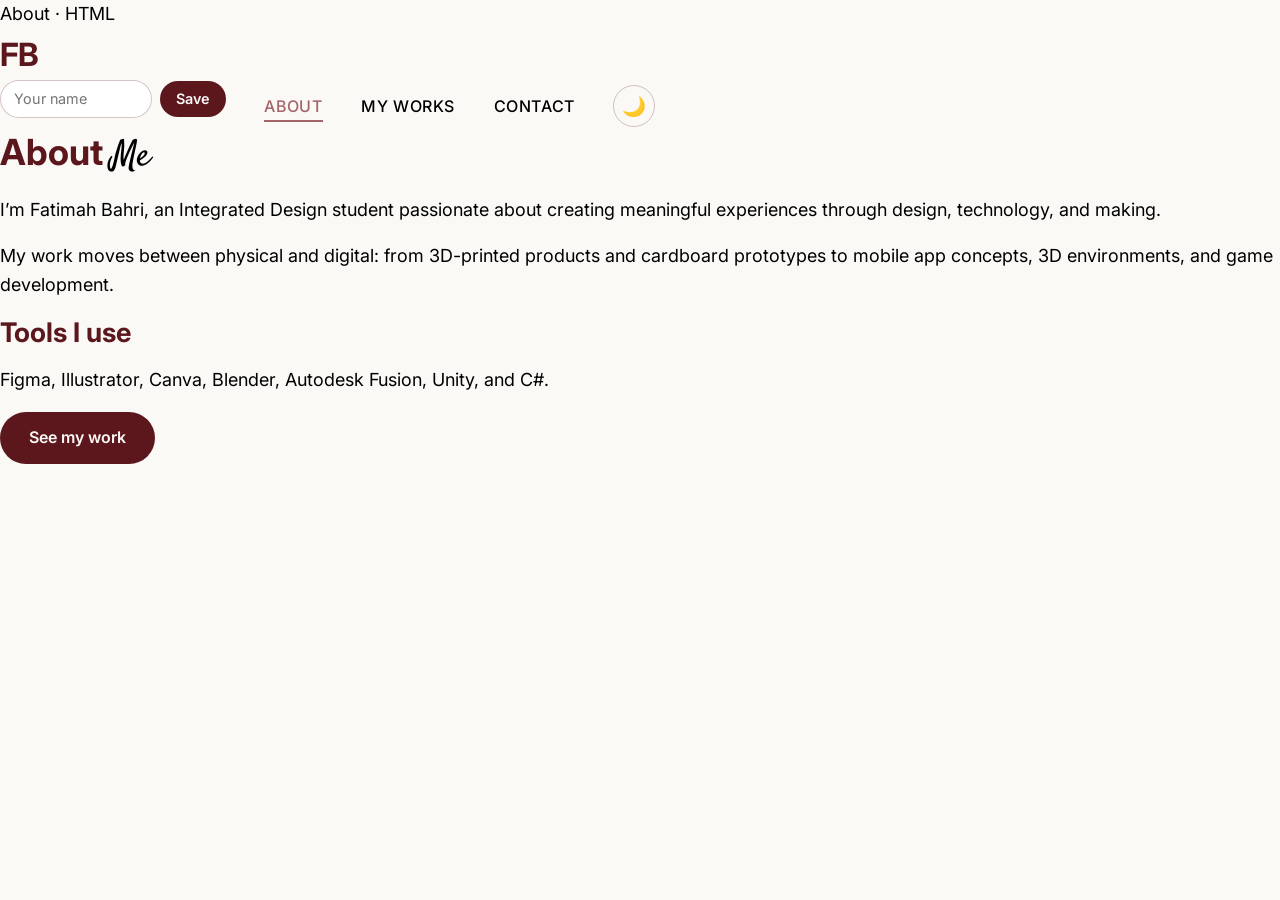
==== about.html @ c1ced10e "Update About page and homepage" ====
About · HTML
<!DOCTYPE html>
<html lang="en">
<head>
  <meta charset="UTF-8">
  <meta name="viewport" content="width=device-width, initial-scale=1">
  <title>About | Fatimah Bahri</title>
  <meta name="description" content="About Fatimah Bahri, an Integrated Design student working across product design, UX/UI, and 3D.">
 
  <!-- Apply the saved theme BEFORE the page paints (prevents a white flash) -->
  <script>
    (function () {
      var saved = null;
      try { saved = JSON.parse(localStorage.getItem("fb:theme")); } catch (e) {}
      var prefersDark = window.matchMedia("(prefers-color-scheme: dark)").matches;
      document.documentElement.dataset.theme = saved || (prefersDark ? "dark" : "light");
    })();
  </script>
 
  <link rel="preconnect" href="https://fonts.googleapis.com">
  <link rel="preconnect" href="https://fonts.gstatic.com" crossorigin>
  <link href="https://fonts.googleapis.com/css2?family=Inter:wght@400;500;600;700&family=Satisfy&display=swap" rel="stylesheet">
 
  <link rel="stylesheet" href="css/base.css">
  <link rel="stylesheet" href="css/components.css">
  <link rel="stylesheet" href="css/pages.css">
</head>
<body>
  <site-header></site-header>
 
  <main class="page">
    <h1 class="page-title">About <span class="script">Me</span></h1>
 
    <div class="about-text">
      <!-- TODO: personalise this text in your own words -->
      <p>
        I’m Fatimah Bahri, an Integrated Design student passionate about creating
        meaningful experiences through design, technology, and making.
      </p>
      <p>
        My work moves between physical and digital: from 3D-printed products and
        cardboard prototypes to mobile app concepts, 3D environments, and game
        development.
      </p>
 
      <h2>Tools I use</h2>
      <p>Figma, Illustrator, Canva, Blender, Autodesk Fusion, Unity, and C#.</p>
 
      <a class="btn" href="projects.html">See my work</a>
    </div>
  </main>
 
  <site-footer></site-footer>
 
  <script src="js/state.js"></script>
  <script src="js/components/site-header.js"></script>
  <script src="js/components/site-footer.js"></script>
  <script src="js/main.js"></script>
  <script src="js/api.js"></script>
</body>
</html>
---- css/base.css ----
/* ==========================================================
   base.css — design tokens, light/dark themes, reset, typography
   ========================================================== */

:root {
  /* Brand colors */
  --bg: #faf9f6;
  --text: #000000;
  --accent: #5c171d;          /* headings, logo, buttons */
  --accent-hover: #a66369;    /* hover state for buttons */
  --btn-bg: #5c171d;
  --btn-text: #faf9f6;
  --line: rgba(92, 23, 29, 0.25);
  --surface: #ffffff;

  /* Typography */
  --font-body: "Inter", system-ui, -apple-system, "Segoe UI", sans-serif;
  --font-script: "Satisfy", "Brush Script MT", cursive;

  /* Layout */
  --nav-height: 80px;
  --page-width: 1200px;
  --radius: 24px;

  color-scheme: light;
}

/* Dark theme: applied when <html data-theme="dark"> */
:root[data-theme="dark"] {
  --bg: #161112;
  --text: #faf9f6;
  --accent: #e3a5ab;          /* lighter tint of the brand red for contrast */
  --accent-hover: #a66369;
  --btn-bg: #a66369;
  --btn-text: #140e0f;
  --line: rgba(227, 165, 171, 0.3);
  --surface: #211a1b;

  color-scheme: dark;
}

/* ---------- Reset ---------- */
*,
*::before,
*::after {
  box-sizing: border-box;
}

html {
  scroll-behavior: smooth;
}

body {
  margin: 0;
  background: var(--bg);
  color: var(--text);
  font-family: var(--font-body);
  font-size: 1.125rem;
  line-height: 1.6;
  transition: background-color 0.3s ease, color 0.3s ease;
}

img {
  display: block;
  max-width: 100%;
  height: auto;
}

a {
  color: inherit;
}

/* Offset anchor jumps so the sticky navbar does not cover the section */
section[id] {
  scroll-margin-top: calc(var(--nav-height) + 10px);
}

/* ---------- Typography ---------- */
h1,
h2,
h3 {
  margin: 0;
  color: var(--accent);
  font-weight: 700;          /* Inter Bold for headings */
  line-height: 1.1;
}

/* Satisfy (regular) is used for the handwritten accent words */
.script {
  font-family: var(--font-script);
  font-weight: 400;
  color: var(--text);
}

/* ---------- Accessibility ---------- */
:focus-visible {
  outline: 3px solid var(--accent-hover);
  outline-offset: 3px;
}

.visually-hidden {
  position: absolute;
  width: 1px;
  height: 1px;
  overflow: hidden;
  clip: rect(0 0 0 0);
  white-space: nowrap;
}

@media (prefers-reduced-motion: reduce) {
  html {
    scroll-behavior: auto;
  }

  *,
  *::before,
  *::after {
    transition-duration: 0.01ms !important;
    animation-duration: 0.01ms !important;
  }
}
---- css/components.css ----
nts · CSS
/* ==========================================================
   components.css — reusable UI pieces (navbar, buttons, greeting)
   ========================================================== */
 
/* ---------- Navbar ---------- */
.navbar {
  position: sticky;
  top: 0;
  z-index: 100;
  display: flex;
  align-items: center;
  justify-content: space-between;
  gap: 1.5rem;
  min-height: var(--nav-height);
  padding: 0 clamp(1rem, 4vw, 3.5rem);
  background: var(--bg);
  border-bottom: 1px solid var(--line);
  transition: background-color 0.3s ease;
}
 
.logo {
  color: var(--accent);
  font-size: 2rem;
  font-weight: 700;
  text-decoration: none;
  letter-spacing: -0.02em;
  transition: transform 0.25s ease;
}
 
.logo:hover {
  transform: scale(1.08) rotate(-3deg);
}
 
.nav-right {
  display: flex;
  align-items: center;
  gap: clamp(1rem, 3vw, 2.5rem);
}
 
.nav-links {
  display: flex;
  gap: clamp(1rem, 3vw, 3rem);
  margin: 0;
  padding: 0;
  list-style: none;
}
 
/* Link with an underline that grows from the left on hover */
.nav-links a {
  position: relative;
  padding: 0.25rem 0;
  font-size: 1rem;
  font-weight: 500;
  letter-spacing: 0.04em;
  text-transform: uppercase;
  text-decoration: none;
  transition: color 0.2s ease;
}
 
.nav-links a::after {
  content: "";
  position: absolute;
  left: 0;
  right: 0;
  bottom: -2px;
  height: 2px;
  background: var(--accent-hover);
  transform: scaleX(0);
  transform-origin: left;
  transition: transform 0.3s ease;
}
 
.nav-links a:hover,
.nav-links a[aria-current="page"] {
  color: var(--accent-hover);
}
 
.nav-links a:hover::after,
.nav-links a[aria-current="page"]::after {
  transform: scaleX(1);
}
 
/* ---------- Theme toggle ---------- */
.theme-toggle {
  display: grid;
  place-items: center;
  width: 42px;
  height: 42px;
  padding: 0;
  color: var(--accent);
  font-size: 1.2rem;
  background: transparent;
  border: 1.5px solid var(--line);
  border-radius: 50%;
  cursor: pointer;
  transition: background-color 0.2s ease, transform 0.25s ease;
}
 
.theme-toggle:hover {
  background: var(--accent-hover);
  color: var(--btn-text);
  transform: rotate(20deg);
}
 
/* ---------- Buttons ---------- */
.btn {
  display: inline-block;
  padding: 0.8rem 1.8rem;
  color: var(--btn-text);
  font: inherit;
  font-size: 1rem;
  font-weight: 600;
  text-decoration: none;
  background: var(--btn-bg);
  border: 0;
  border-radius: 999px;
  cursor: pointer;
  transition: background-color 0.25s ease, transform 0.25s ease;
}
 
.btn:hover {
  background: var(--accent-hover);
  transform: translateY(-2px);
}
 
.btn:disabled {
  opacity: 0.5;
  cursor: not-allowed;
  transform: none;
}
 
/* ---------- Visitor greeting (lives inside the navbar) ---------- */
.visitor {
  display: flex;
  align-items: center;
  gap: 0.5rem;
  font-size: 0.95rem;
}
 
.visitor input {
  width: 9.5rem;
  padding: 0.4rem 0.8rem;
  color: var(--text);
  font: inherit;
  font-size: 0.9rem;
  background: var(--surface);
  border: 1.5px solid var(--line);
  border-radius: 999px;
}
 
.visitor .btn {
  padding: 0.4rem 1rem;
  font-size: 0.9rem;
}
 
.link-btn {
  padding: 0;
  color: var(--accent);
  font: inherit;
  font-size: 0.85rem;
  text-decoration: underline;
  background: none;
  border: 0;
  cursor: pointer;
}
 
.link-btn:hover {
  color: var(--accent-hover);
}
 
/* ---------- Responsive navbar ---------- */
@media (max-width: 860px) {
  .navbar {
    flex-wrap: wrap;
    padding-block: 0.75rem;
  }
 
  .nav-right {
    flex-wrap: wrap;
    width: 100%;
    justify-content: space-between;
  }
}
---- css/pages.css ----
Pages · CSS
/* ==========================================================
   pages.css — page/section specific styles
   Sections: hero, selected projects (add contact, about,
   projects as you build them)
   ========================================================== */
 
/* ---------- Hero ---------- */
.hero {
  display: grid;
  grid-template-columns: 1fr 1.2fr;
  align-items: center;
  gap: clamp(2rem, 5vw, 5rem);
  max-width: var(--page-width);
  min-height: calc(100vh - var(--nav-height));
  margin: 0 auto;
  padding: 3rem clamp(1rem, 4vw, 3.5rem);
}
 
.hero-greeting {
  margin: 0;
  font-size: clamp(1.5rem, 3vw, 2rem);
  font-weight: 500;
}
 
.hero-title {
  display: flex;
  flex-direction: column;
  margin: 0.5rem 0 2rem;
  font-size: clamp(3.5rem, 9vw, 6.5rem);
}
 
/* "Bahri" sits lower and to the right, like a signature */
.hero-title .script {
  align-self: flex-end;
  margin-top: -0.1em;
  font-size: 1.1em;
}
 
.hero-intro {
  max-width: 28ch;
  margin: 0;
  font-size: clamp(1.1rem, 2vw, 1.4rem);
}
 
/* Hero visual: three stacked layers (scene, hedgehog, robot).
   Each layer reacts to hover/focus: the image moves and its own
   tag fades in. Adjust the % values to match your Figma layout. */
.hero-visual {
  position: relative;
  aspect-ratio: 10 / 7;
}
 
.hero-item {
  position: absolute;
  cursor: pointer;
}
 
.hero-item img {
  width: 100%;
  height: auto;
  transition: transform 0.5s cubic-bezier(0.2, 0.8, 0.2, 1);
}
 
.hero-scene {
  top: 0;
  left: 0;
  width: 98%;
  z-index: 1;
}
 
.hero-scene img {
  border-radius: var(--radius);
}
 
.hero-hedgehog {
  bottom: 0;
  left: -1%;
  width: 33%;
  z-index: 2;
}
 
.hero-robot {
  right: 0;
  bottom: 0;
  width: 32%;
  z-index: 2;
}
 
/* Hover / keyboard focus: raise the layer, move the image */
.hero-item:hover,
.hero-item:focus-visible {
  z-index: 3;
}
 
.hero-scene:hover img,
.hero-scene:focus-visible img {
  transform: scale(1.02);
}
 
.hero-hedgehog:hover img,
.hero-hedgehog:focus-visible img {
  transform: translateX(14px) rotate(4deg);
}
 
/* Robot pivots from the top, like a swing */
.hero-robot img {
  transform-origin: 50% 8%;
}
 
.hero-robot:hover img,
.hero-robot:focus-visible img {
  transform: rotate(-6deg);
}
 
/* Tag: hidden until its layer is hovered or focused */
.hero-tag {
  position: absolute;
  padding: 0.7rem 1.1rem;
  color: #faf9f6;
  font-size: 0.95rem;
  line-height: 1.3;
  white-space: nowrap;
  background: #5c171d;
  border-radius: 12px;
  opacity: 0;
  transform: translateY(6px);
  transition: opacity 0.3s ease, transform 0.3s ease;
  pointer-events: none;
}
 
.hero-item:hover .hero-tag,
.hero-item:focus-visible .hero-tag {
  opacity: 1;
  transform: translateY(0);
}
 
/* Tag positions (as in the Figma hover states) */
.hero-scene .hero-tag {
  top: 1.5rem;
  left: 1.5rem;
}
 
.hero-hedgehog .hero-tag {
  bottom: 4%;
  left: 12%;
}
 
.hero-robot .hero-tag {
  right: 0;
  bottom: 6%;
}
 
@media (max-width: 860px) {
  .hero {
    grid-template-columns: 1fr;
    min-height: auto;
  }
 
  .hero-visual {
    order: -1;
  }
}
 
/* ---------- Selected projects ---------- */
.work {
  max-width: var(--page-width);
  margin: 0 auto;
  padding: 4rem clamp(1rem, 4vw, 3.5rem);
}
 
.work-title {
  margin-bottom: 2rem;
  font-size: clamp(2rem, 5vw, 3rem);
}
 
.work-title .script {
  color: var(--accent);
}
 
.card-grid {
  display: grid;
  grid-template-columns: repeat(auto-fit, minmax(260px, 1fr));
  gap: 1.5rem;
  margin: 0;
  padding: 0;
  list-style: none;
}
 
.card {
  display: flex;
  flex-direction: column;
  height: 100%;
  padding: 1rem;
  text-decoration: none;
  background: var(--surface);
  border: 1px solid var(--line);
  border-radius: var(--radius);
  transition: transform 0.3s ease, border-color 0.3s ease;
}
 
.card:hover {
  border-color: var(--accent-hover);
  transform: translateY(-4px);
}
 
/* Image zooms inside a fixed frame on hover */
.card-media {
  aspect-ratio: 8 / 5;
  overflow: hidden;
  border-radius: 14px;
}
 
.card-media img {
  width: 100%;
  height: 100%;
  object-fit: cover;
  transition: transform 0.5s ease;
}
 
.card:hover .card-media img {
  transform: scale(1.06);
}
 
.card-body {
  display: flex;
  flex-direction: column;
  gap: 0.35rem;
  padding: 1rem 0.25rem 0.25rem;
}
 
.card-body h3 {
  font-size: 1.35rem;
}
 
.card-body p {
  margin: 0;
  font-size: 1rem;
}
 
.card-body .card-meta {
  font-size: 0.85rem;
  opacity: 0.75;
}
 
.card-meta span {
  margin-right: 0.5rem;
  font-weight: 600;
}
 
.work-cta {
  display: flex;
  justify-content: flex-end;
  margin-top: 2.5rem;
}
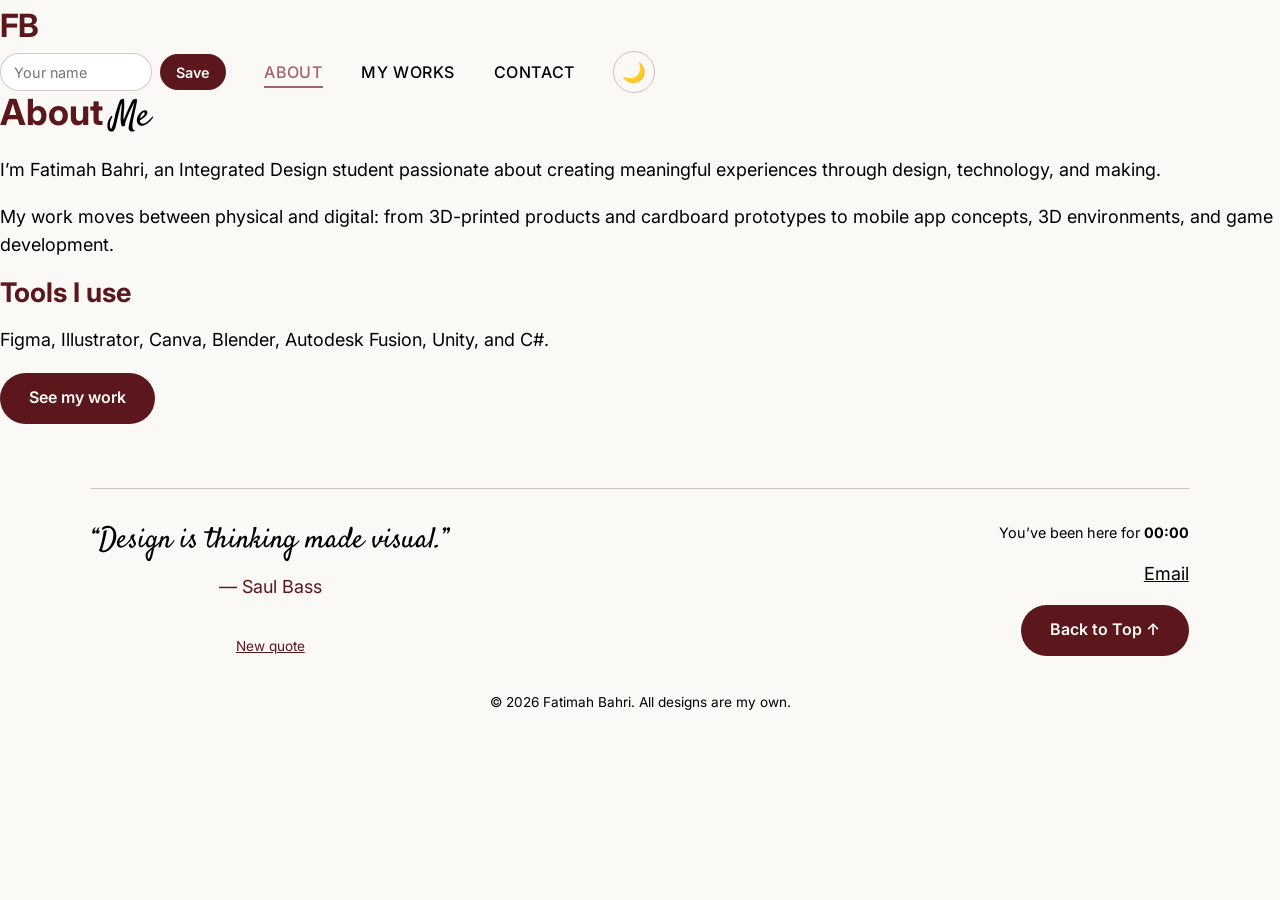
==== commit a32bbd3e: "Add project summary" ====
--- a/about.html
+++ b/about.html
@@ -1,4 +1,3 @@
-About · HTML
 <!DOCTYPE html>
 <html lang="en">
 <head>
--- a/css/components.css
+++ b/css/components.css
@@ -181,4 +181,103 @@
     width: 100%;
     justify-content: space-between;
   }
+}
+
+
+@media (max-width: 860px) {
+  .navbar {
+    flex-wrap: wrap;
+    padding-block: 0.75rem;
+  }
+
+  .nav-right {
+    flex-wrap: wrap;
+    width: 100%;
+    justify-content: space-between;
+  }
+
+  .footer-inner {
+    flex-direction: column;
+    align-items: center;
+    text-align: center;
+  }
+}
+/* ---------- Shared Footer ---------- */
+
+.footer {
+  max-width: var(--page-width);
+  margin: 0 auto;
+  padding: 4rem clamp(1rem, 4vw, 3.5rem) 1.5rem;
+}
+
+.footer-inner {
+  display: flex;
+  align-items: flex-start;
+  justify-content: space-between;
+  gap: 3rem;
+  padding-top: 2rem;
+  border-top: 1px solid var(--line);
+}
+
+.footer-quote {
+  max-width: 520px;
+  margin: 0;
+  text-align: center;
+}
+
+#quote-text {
+  margin: 0;
+  color: var(--text);
+  font-family: var(--font-script);
+  font-size: 1.8rem;
+  line-height: 1.4;
+}
+
+.quote-author {
+  margin-top: 0.75rem;
+  color: var(--accent);
+}
+
+#quote-refresh {
+  margin-top: 1rem;
+}
+
+#quote-refresh:hover {
+  background: var(--accent-hover);
+  color: var(--btn-text);
+}
+
+.footer-meta {
+  display: flex;
+  flex-direction: column;
+  align-items: flex-end;
+  gap: 1rem;
+}
+
+.footer-meta p {
+  margin: 0;
+  font-size: 0.9rem;
+}
+
+.footer-links {
+  display: flex;
+  gap: 1.5rem;
+  margin: 0;
+  padding: 0;
+  list-style: none;
+}
+
+.footer-links a {
+  color: var(--text);
+  text-decoration: underline;
+}
+
+.footer-links a:hover {
+  color: var(--accent-hover);
+}
+
+.footer-copy {
+  margin: 2rem 0 0;
+  font-size: 0.85rem;
+  text-align: center;
 }
--- a/css/pages.css
+++ b/css/pages.css
@@ -8,13 +8,13 @@
 /* ---------- Hero ---------- */
 .hero {
   display: grid;
-  grid-template-columns: 1fr 1.2fr;
+  grid-template-columns: minmax(320px, 0.8fr) minmax(520px, 1.2fr);
   align-items: center;
-  gap: clamp(2rem, 5vw, 5rem);
+  gap: clamp(3rem, 6vw, 7rem);
   max-width: var(--page-width);
   min-height: calc(100vh - var(--nav-height));
   margin: 0 auto;
-  padding: 3rem clamp(1rem, 4vw, 3.5rem);
+  padding: 4rem clamp(2rem, 5vw, 4rem);
 }
  
 .hero-greeting {
@@ -24,17 +24,18 @@
 }
  
 .hero-title {
-  display: flex;
-  flex-direction: column;
+  display: block;
   margin: 0.5rem 0 2rem;
-  font-size: clamp(3.5rem, 9vw, 6.5rem);
-}
- 
-/* "Bahri" sits lower and to the right, like a signature */
+  font-size: clamp(3.5rem, 7vw, 6.5rem);
+  line-height: 0.95;
+}
+
 .hero-title .script {
-  align-self: flex-end;
-  margin-top: -0.1em;
-  font-size: 1.1em;
+  display: block;
+  margin-top: 0.25rem;
+  margin-left: clamp(4rem, 8vw, 8rem);
+  font-size: 1.05em;
+  white-space: nowrap;
 }
  
 .hero-intro {
@@ -43,115 +44,106 @@
   font-size: clamp(1.1rem, 2vw, 1.4rem);
 }
  
-/* Hero visual: three stacked layers (scene, hedgehog, robot).
-   Each layer reacts to hover/focus: the image moves and its own
-   tag fades in. Adjust the % values to match your Figma layout. */
+/* ---------- Hero image layers ---------- */
+
 .hero-visual {
   position: relative;
   aspect-ratio: 10 / 7;
-}
- 
+  overflow: visible;
+}
+
 .hero-item {
   position: absolute;
   cursor: pointer;
 }
- 
+
 .hero-item img {
+  display: block;
   width: 100%;
   height: auto;
   transition: transform 0.5s cubic-bezier(0.2, 0.8, 0.2, 1);
 }
- 
+
+/* Original image positions */
+
 .hero-scene {
   top: 0;
   left: 0;
-  width: 98%;
+  width: 77%;
   z-index: 1;
 }
- 
+
 .hero-scene img {
   border-radius: var(--radius);
 }
- 
+
 .hero-hedgehog {
   bottom: 0;
   left: -1%;
-  width: 33%;
+  width: 24%;
   z-index: 2;
 }
- 
+
 .hero-robot {
   right: 0;
   bottom: 0;
-  width: 32%;
+  width: 24%;
   z-index: 2;
 }
- 
-/* Hover / keyboard focus: raise the layer, move the image */
-.hero-item:hover,
-.hero-item:focus-visible {
-  z-index: 3;
-}
- 
+
+/* Hover: enlarge only the image */
+
 .hero-scene:hover img,
-.hero-scene:focus-visible img {
-  transform: scale(1.02);
-}
- 
+.hero-scene:focus-visible img,
 .hero-hedgehog:hover img,
-.hero-hedgehog:focus-visible img {
-  transform: translateX(14px) rotate(4deg);
-}
- 
-/* Robot pivots from the top, like a swing */
-.hero-robot img {
-  transform-origin: 50% 8%;
-}
- 
+.hero-hedgehog:focus-visible img,
 .hero-robot:hover img,
 .hero-robot:focus-visible img {
-  transform: rotate(-6deg);
-}
- 
-/* Tag: hidden until its layer is hovered or focused */
+  transform: scale(1.04);
+}
+
+/* Caption */
+
 .hero-tag {
   position: absolute;
+  z-index: 10;
   padding: 0.7rem 1.1rem;
   color: #faf9f6;
   font-size: 0.95rem;
   line-height: 1.3;
   white-space: nowrap;
-  background: #5c171d;
+  background: var(--accent);
   border-radius: 12px;
   opacity: 0;
   transform: translateY(6px);
   transition: opacity 0.3s ease, transform 0.3s ease;
   pointer-events: none;
 }
- 
+
 .hero-item:hover .hero-tag,
 .hero-item:focus-visible .hero-tag {
   opacity: 1;
   transform: translateY(0);
 }
- 
-/* Tag positions (as in the Figma hover states) */
+
+/* Caption positions */
+
 .hero-scene .hero-tag {
   top: 1.5rem;
   left: 1.5rem;
 }
- 
+
 .hero-hedgehog .hero-tag {
   bottom: 4%;
   left: 12%;
 }
- 
+
 .hero-robot .hero-tag {
   right: 0;
   bottom: 6%;
 }
  
-@media (max-width: 860px) {
+@media (max-width: 760px) {
   .hero {
     grid-template-columns: 1fr;
     min-height: auto;
@@ -160,96 +152,215 @@
   .hero-visual {
     order: -1;
   }
+    .hero-title .script {
+    margin-left: 4rem;
+  }
 }
  
 /* ---------- Selected projects ---------- */
+/* ==========================================================
+   Selected Projects
+   Aligns the heading, project cards, and CTA button.
+   The class names match the markup generated in home.js.
+   ========================================================== */
+
 .work {
   max-width: var(--page-width);
   margin: 0 auto;
-  padding: 4rem clamp(1rem, 4vw, 3.5rem);
-}
- 
+  padding: 5rem clamp(1rem, 4vw, 3.5rem) 7rem;
+}
+
 .work-title {
-  margin-bottom: 2rem;
+  margin: 0 0 2rem;
+  color: var(--accent);
   font-size: clamp(2rem, 5vw, 3rem);
-}
- 
+  line-height: 1.1;
+}
+
 .work-title .script {
   color: var(--accent);
-}
- 
+  font-family: "Satisfy", cursive;
+  font-weight: 400;
+}
+
+/* Three cards aligned in one row */
 .card-grid {
   display: grid;
-  grid-template-columns: repeat(auto-fit, minmax(260px, 1fr));
-  gap: 1.5rem;
+  grid-template-columns: repeat(3, 1fr);
+  gap: 1.25rem;
   margin: 0;
   padding: 0;
   list-style: none;
 }
- 
-.card {
-  display: flex;
-  flex-direction: column;
-  height: 100%;
-  padding: 1rem;
-  text-decoration: none;
+
+/* Complete project card */
+.project-card {
+  min-width: 0;
+  overflow: hidden;
   background: var(--surface);
   border: 1px solid var(--line);
   border-radius: var(--radius);
-  transition: transform 0.3s ease, border-color 0.3s ease;
-}
- 
-.card:hover {
+  transition:
+    transform 0.3s ease,
+    border-color 0.3s ease,
+    box-shadow 0.3s ease;
+}
+
+.project-card:hover {
   border-color: var(--accent-hover);
   transform: translateY(-4px);
-}
- 
-/* Image zooms inside a fixed frame on hover */
-.card-media {
-  aspect-ratio: 8 / 5;
-  overflow: hidden;
-  border-radius: 14px;
-}
- 
-.card-media img {
+  box-shadow: 0 0.75rem 1.5rem rgb(92 23 29 / 10%);
+}
+
+/* Makes the whole card clickable */
+.project-card-link {
+  display: block;
+  height: 100%;
+  color: inherit;
+  text-decoration: none;
+}
+
+/* Project image */
+.project-card-link img {
+  display: block;
   width: 100%;
-  height: 100%;
+  height: 11rem;
   object-fit: cover;
+  background: #e9e6e2;
   transition: transform 0.5s ease;
 }
- 
-.card:hover .card-media img {
+
+.project-card:hover .project-card-link img {
   transform: scale(1.06);
 }
- 
-.card-body {
-  display: flex;
-  flex-direction: column;
-  gap: 0.35rem;
-  padding: 1rem 0.25rem 0.25rem;
-}
- 
-.card-body h3 {
-  font-size: 1.35rem;
-}
- 
-.card-body p {
+
+/* Text inside the card */
+.project-card-content {
+  padding: 0.85rem 0.85rem 1rem;
+}
+
+.project-category {
+  margin: 0 0 0.4rem;
+  color: var(--accent);
+  font-size: 0.65rem;
+  line-height: 1.3;
+  text-transform: uppercase;
+  letter-spacing: 0.03em;
+}
+
+.project-card-content h3 {
+  margin: 0 0 0.5rem;
+  color: var(--accent);
+  font-size: 1.05rem;
+  line-height: 1.2;
+}
+
+.project-card-content p:last-child {
   margin: 0;
-  font-size: 1rem;
-}
- 
-.card-body .card-meta {
-  font-size: 0.85rem;
-  opacity: 0.75;
-}
- 
-.card-meta span {
-  margin-right: 0.5rem;
-  font-weight: 600;
-}
- 
+  color: var(--text);
+  font-size: 0.82rem;
+  line-height: 1.45;
+}
+
+/* Explore My Work button */
 .work-cta {
   display: flex;
   justify-content: flex-end;
-  margin-top: 2.5rem;
-}+  margin-top: 1.75rem;
+}
+
+/* Responsive layout */
+@media (max-width: 760px) {
+  .card-grid {
+    grid-template-columns: 1fr;
+  }
+
+  .project-card-link img {
+    height: 13rem;
+  }
+
+  .work-cta {
+    justify-content: flex-start;
+  }
+}
+
+/* ---------- Contact ---------- */
+
+.contact {
+  max-width: var(--page-width);
+  min-height: 100vh;
+  margin: 0 auto;
+  padding: 8rem clamp(2rem, 6vw, 4rem);
+}
+
+.contact-label {
+  margin-bottom: 7rem;
+  font-size: 1.25rem;
+  font-weight: 600;
+  letter-spacing: 0.08em;
+  text-transform: uppercase;
+}
+
+.contact-layout {
+  display: grid;
+  grid-template-columns: 1.5fr 0.8fr;
+  gap: clamp(4rem, 10vw, 10rem);
+  align-items: start;
+}
+
+.contact-title {
+  color: var(--text);
+  font-size: clamp(4rem, 8vw, 8rem);
+  line-height: 0.95;
+}
+
+.contact-title .script {
+  display: block;
+  color: var(--accent);
+  font-size: 1.05em;
+}
+
+.contact-description {
+  margin-top: 5rem;
+  font-size: clamp(1.1rem, 2vw, 1.5rem);
+}
+
+.contact-form {
+  display: flex;
+  flex-direction: column;
+  gap: 2rem;
+}
+
+.contact-form label {
+  display: flex;
+  flex-direction: column;
+  gap: 0.7rem;
+  color: var(--text);
+  font-size: 1rem;
+  font-weight: 500;
+  text-transform: uppercase;
+}
+
+.contact-form input,
+.contact-form textarea {
+  width: 100%;
+  padding: 0.8rem 0;
+  color: var(--text);
+  font: inherit;
+  background: transparent;
+  border: 0;
+  border-bottom: 2px solid var(--line);
+  outline: none;
+  resize: vertical;
+}
+
+.contact-form input:focus,
+.contact-form textarea:focus {
+  border-color: var(--accent);
+}
+
+.contact-form .btn {
+  align-self: flex-end;
+  min-width: 9rem;
+  margin-top: 2rem;
+}
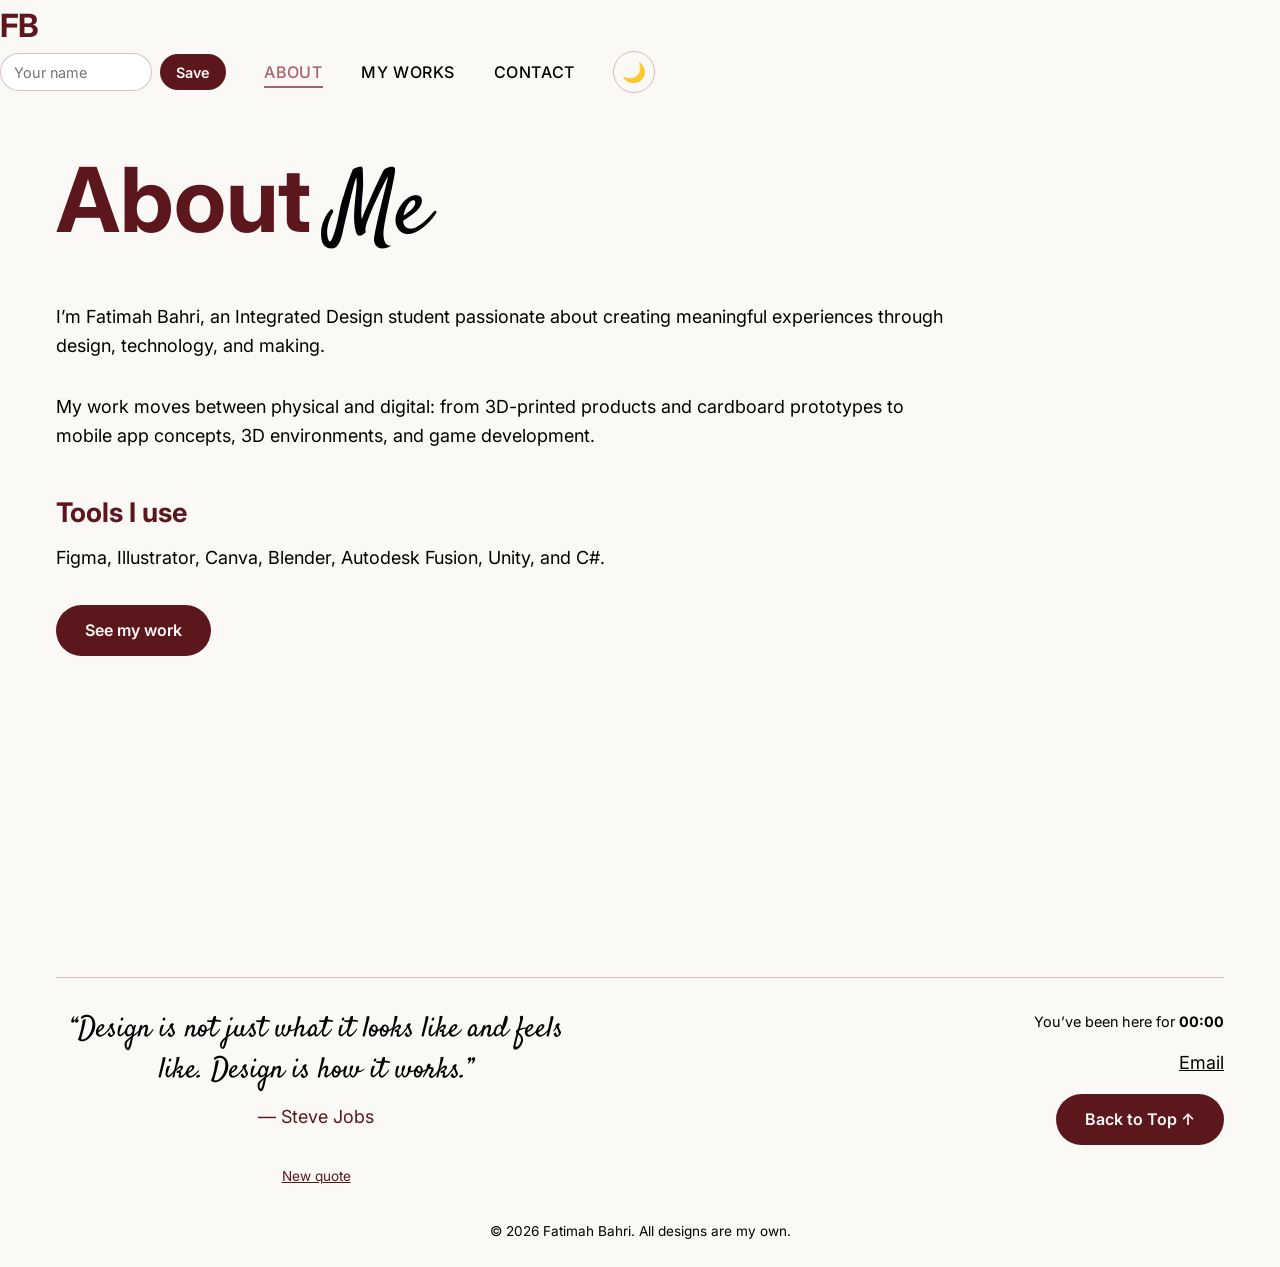
==== commit ee6552ec: "Ubdate html file" ====
--- a/about.html
+++ b/about.html
@@ -27,7 +27,7 @@
 <body>
   <site-header></site-header>
  
-  <main class="page">
+  <main class="about-page">
     <h1 class="page-title">About <span class="script">Me</span></h1>
  
     <div class="about-text">
--- a/css/components.css
+++ b/css/components.css
@@ -280,4 +280,10 @@
   margin: 2rem 0 0;
   font-size: 0.85rem;
   text-align: center;
+}
+.footer {
+  width: min(100% - 7rem, var(--page-width));
+  max-width: none;
+  margin-inline: auto;
+  padding-inline: 0;
 }
--- a/css/pages.css
+++ b/css/pages.css
@@ -1,28 +1,35 @@
-Pages · CSS
 /* ==========================================================
-   pages.css — page/section specific styles
-   Sections: hero, selected projects (add contact, about,
-   projects as you build them)
+   pages.css — page and section specific styles
    ========================================================== */
- 
+
+/* ---------- Shared page spacing ---------- */
+
+.hero,
+.work,
+.contact,
+.about-page,
+.projects-page {
+  width: min(100% - 7rem, var(--page-width));
+  margin-inline: auto;
+}
+
 /* ---------- Hero ---------- */
+
 .hero {
   display: grid;
   grid-template-columns: minmax(320px, 0.8fr) minmax(520px, 1.2fr);
   align-items: center;
   gap: clamp(3rem, 6vw, 7rem);
-  max-width: var(--page-width);
   min-height: calc(100vh - var(--nav-height));
-  margin: 0 auto;
-  padding: 4rem clamp(2rem, 5vw, 4rem);
-}
- 
+  padding-block: 4rem;
+}
+
 .hero-greeting {
   margin: 0;
   font-size: clamp(1.5rem, 3vw, 2rem);
   font-weight: 500;
 }
- 
+
 .hero-title {
   display: block;
   margin: 0.5rem 0 2rem;
@@ -37,14 +44,14 @@
   font-size: 1.05em;
   white-space: nowrap;
 }
- 
+
 .hero-intro {
   max-width: 28ch;
   margin: 0;
   font-size: clamp(1.1rem, 2vw, 1.4rem);
 }
- 
-/* ---------- Hero image layers ---------- */
+
+/* ---------- Hero images ---------- */
 
 .hero-visual {
   position: relative;
@@ -61,10 +68,8 @@
   display: block;
   width: 100%;
   height: auto;
-  transition: transform 0.5s cubic-bezier(0.2, 0.8, 0.2, 1);
-}
-
-/* Original image positions */
+  transition: transform 0.4s ease;
+}
 
 .hero-scene {
   top: 0;
@@ -90,8 +95,6 @@
   width: 24%;
   z-index: 2;
 }
-
-/* Hover: enlarge only the image */
 
 .hero-scene:hover img,
 .hero-scene:focus-visible img,
@@ -99,10 +102,10 @@
 .hero-hedgehog:focus-visible img,
 .hero-robot:hover img,
 .hero-robot:focus-visible img {
-  transform: scale(1.04);
-}
-
-/* Caption */
+  transform: scale(1.02);
+}
+
+/* ---------- Hero captions ---------- */
 
 .hero-tag {
   position: absolute;
@@ -126,8 +129,6 @@
   transform: translateY(0);
 }
 
-/* Caption positions */
-
 .hero-scene .hero-tag {
   top: 1.5rem;
   left: 1.5rem;
@@ -142,32 +143,19 @@
   right: 0;
   bottom: 6%;
 }
- 
-@media (max-width: 760px) {
-  .hero {
-    grid-template-columns: 1fr;
-    min-height: auto;
-  }
- 
-  .hero-visual {
-    order: -1;
-  }
-    .hero-title .script {
-    margin-left: 4rem;
-  }
-}
- 
-/* ---------- Selected projects ---------- */
-/* ==========================================================
-   Selected Projects
-   Aligns the heading, project cards, and CTA button.
-   The class names match the markup generated in home.js.
-   ========================================================== */
+
+/* ---------- About and Projects pages ---------- */
+
+.about-page,
+.projects-page {
+  min-height: calc(100vh - var(--nav-height));
+  padding-block: 4rem 7rem;
+}
+
+/* ---------- Selected Projects ---------- */
 
 .work {
-  max-width: var(--page-width);
-  margin: 0 auto;
-  padding: 5rem clamp(1rem, 4vw, 3.5rem) 7rem;
+  padding-block: 5rem 7rem;
 }
 
 .work-title {
@@ -179,11 +167,10 @@
 
 .work-title .script {
   color: var(--accent);
-  font-family: "Satisfy", cursive;
+  font-family: var(--font-script);
   font-weight: 400;
 }
 
-/* Three cards aligned in one row */
 .card-grid {
   display: grid;
   grid-template-columns: repeat(3, 1fr);
@@ -193,7 +180,6 @@
   list-style: none;
 }
 
-/* Complete project card */
 .project-card {
   min-width: 0;
   overflow: hidden;
@@ -212,7 +198,6 @@
   box-shadow: 0 0.75rem 1.5rem rgb(92 23 29 / 10%);
 }
 
-/* Makes the whole card clickable */
 .project-card-link {
   display: block;
   height: 100%;
@@ -220,7 +205,6 @@
   text-decoration: none;
 }
 
-/* Project image */
 .project-card-link img {
   display: block;
   width: 100%;
@@ -231,10 +215,9 @@
 }
 
 .project-card:hover .project-card-link img {
-  transform: scale(1.06);
-}
-
-/* Text inside the card */
+  transform: scale(1.03);
+}
+
 .project-card-content {
   padding: 0.85rem 0.85rem 1rem;
 }
@@ -262,35 +245,17 @@
   line-height: 1.45;
 }
 
-/* Explore My Work button */
 .work-cta {
   display: flex;
   justify-content: flex-end;
   margin-top: 1.75rem;
 }
 
-/* Responsive layout */
-@media (max-width: 760px) {
-  .card-grid {
-    grid-template-columns: 1fr;
-  }
-
-  .project-card-link img {
-    height: 13rem;
-  }
-
-  .work-cta {
-    justify-content: flex-start;
-  }
-}
-
 /* ---------- Contact ---------- */
 
 .contact {
-  max-width: var(--page-width);
   min-height: 100vh;
-  margin: 0 auto;
-  padding: 8rem clamp(2rem, 6vw, 4rem);
+  padding-block: 8rem;
 }
 
 .contact-label {
@@ -364,3 +329,129 @@
   min-width: 9rem;
   margin-top: 2rem;
 }
+
+/* ---------- Confirmation dialog ---------- */
+
+#success-dialog {
+  width: min(90vw, 760px);
+  padding: 0;
+  color: var(--text);
+  background: var(--surface);
+  border: 0;
+  border-radius: 24px;
+  box-shadow: 0 1.5rem 4rem rgb(0 0 0 / 20%);
+}
+
+#success-dialog::backdrop {
+  background: rgb(0 0 0 / 25%);
+}
+
+.dialog-card {
+  position: relative;
+  display: flex;
+  flex-direction: column;
+  align-items: center;
+  justify-content: center;
+  min-height: 360px;
+  padding: 4rem 3rem;
+  text-align: center;
+}
+
+.dialog-close {
+  position: absolute;
+  top: 1.5rem;
+  right: 1.5rem;
+  display: grid;
+  width: 32px;
+  height: 32px;
+  place-items: center;
+  padding: 0;
+  color: #fff;
+  font-size: 1.1rem;
+  background: #000;
+  border: 0;
+  border-radius: 50%;
+  cursor: pointer;
+}
+
+.dialog-check {
+  margin-bottom: 1.5rem;
+  color: #8bc34a;
+  font-size: 4rem;
+  font-weight: 700;
+  line-height: 1;
+}
+
+.dialog-card h2 {
+  margin: 0 0 1rem;
+  color: var(--accent);
+  font-size: clamp(1.8rem, 4vw, 2.5rem);
+}
+
+.dialog-card p {
+  margin: 0;
+  font-size: 1.15rem;
+  text-align: center;
+}
+
+/* ---------- Responsive ---------- */
+
+@media (max-width: 900px) {
+  .hero {
+    grid-template-columns: 1fr;
+    min-height: auto;
+  }
+
+  .hero-visual {
+    order: -1;
+  }
+
+  .contact-layout {
+    grid-template-columns: 1fr;
+  }
+}
+
+@media (max-width: 760px) {
+  .hero,
+  .work,
+  .contact,
+  .about-page,
+  .projects-page {
+    width: min(100% - 2rem, var(--page-width));
+  }
+
+  .hero-title .script {
+    margin-left: 4rem;
+  }
+
+  .card-grid {
+    grid-template-columns: 1fr;
+  }
+
+  .project-card-link img {
+    height: 13rem;
+  }
+
+  .work-cta {
+    justify-content: flex-start;
+  }
+}
+.about-page .page-title {
+  margin: 0 0 3rem;
+  color: var(--accent);
+  font-size: clamp(3rem, 7vw, 6rem);
+  line-height: 0.95;
+}
+
+.about-page .about-text {
+  max-width: 900px;
+}
+
+.about-page .about-text p {
+  margin: 0 0 2rem;
+}
+
+.about-page .about-text h2 {
+  margin: 3rem 0 1rem;
+  color: var(--accent);
+}
